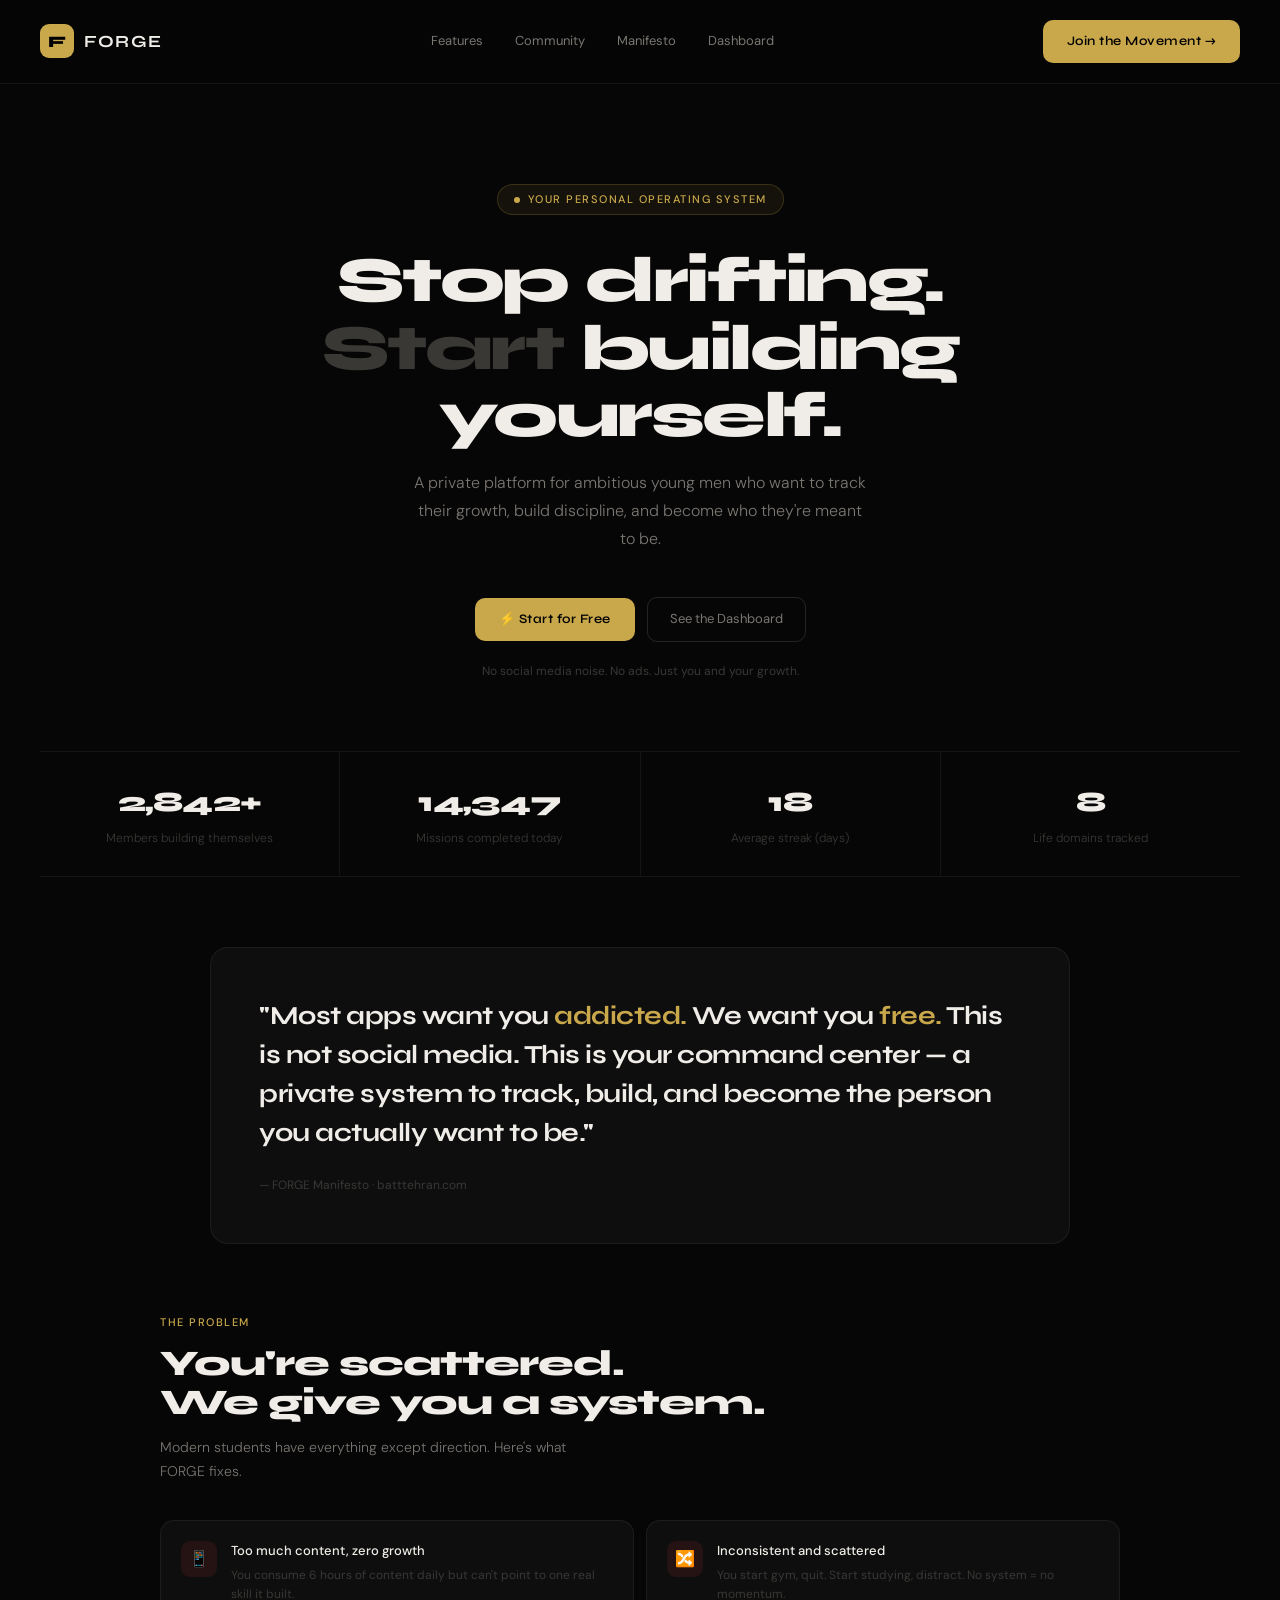
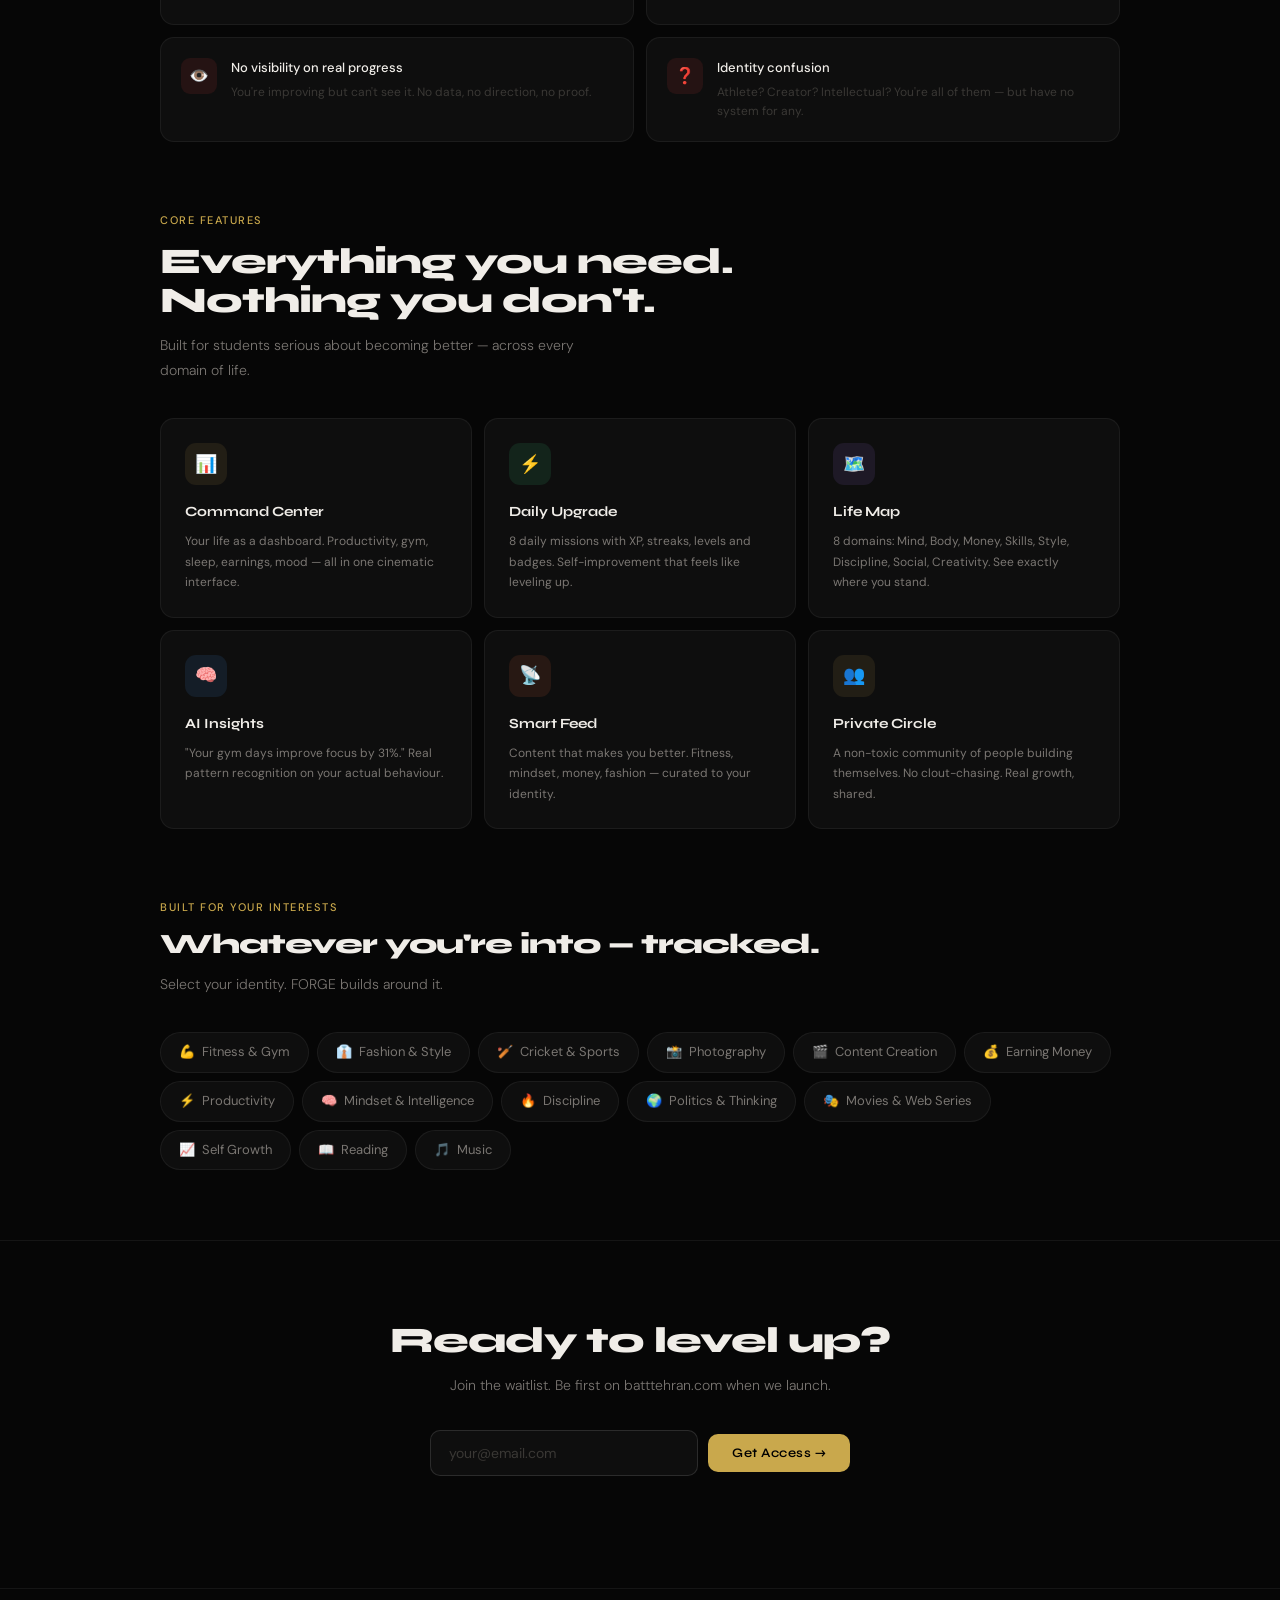
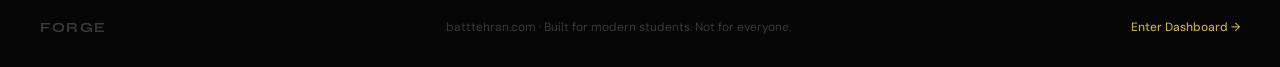
==== index.html @ 85140bb0 "Add files via upload FORGE launch" ====
<!DOCTYPE html>
<html lang="en">
<head>
  <meta charset="UTF-8">
  <meta name="viewport" content="width=device-width, initial-scale=1.0">
  <title>FORGE — Your Personal Operating System</title>
  <meta name="description" content="A private platform for ambitious young men who want to track their growth, build discipline, and become who they're meant to be.">
  <meta property="og:title" content="FORGE — Stop drifting. Start building yourself.">
  <meta property="og:description" content="Track your life. Build your identity. Level up in every domain.">
  <meta property="og:url" content="https://batttehran.com">
  <link rel="icon" href="data:image/svg+xml,<svg xmlns='http://www.w3.org/2000/svg' viewBox='0 0 32 32'><rect width='32' height='32' rx='8' fill='%23c9a84c'/><text y='24' x='5' font-size='20' font-family='sans-serif' font-weight='900' fill='black'>F</text></svg>">
  <link rel="preconnect" href="https://fonts.googleapis.com">
  <link href="https://fonts.googleapis.com/css2?family=Syne:wght@400;600;700;800&family=DM+Sans:ital,wght@0,300;0,400;0,500;1,300&display=swap" rel="stylesheet">
  <link rel="stylesheet" href="css/main.css">
  <link rel="stylesheet" href="css/mobile.css">
</head>
<body>

  <nav class="navbar">
    <div class="nav-logo">
      <div class="logo-box">F</div>
      <span class="logo-name">FORGE</span>
    </div>
    <div class="nav-links">
      <a href="#features">Features</a>
      <a href="#community">Community</a>
      <a href="#manifesto">Manifesto</a>
      <a href="dashboard.html">Dashboard</a>
    </div>
    <a href="onboarding.html" class="btn-primary">Join the Movement →</a>
  </nav>

  <section class="hero">
    <div class="hero-eyebrow">
      <span class="dot"></span>
      Your Personal Operating System
    </div>
    <h1>Stop drifting.<br><span class="dim">Start</span> building<br>yourself.</h1>
    <p class="hero-sub">A private platform for ambitious young men who want to track their growth, build discipline, and become who they're meant to be.</p>
    <div class="hero-actions">
      <a href="#waitlist" class="btn-primary">⚡ Start for Free</a>
      <a href="dashboard.html" class="btn-ghost">See the Dashboard</a>
    </div>
    <p class="hero-note">No social media noise. No ads. Just you and your growth.</p>
  </section>

  <div class="stats-row">
    <div class="stat-item">
      <div class="stat-num" data-target="2847" data-suffix="+">0</div>
      <div class="stat-label">Members building themselves</div>
    </div>
    <div class="stat-item">
      <div class="stat-num" data-target="14390">0</div>
      <div class="stat-label">Missions completed today</div>
    </div>
    <div class="stat-item">
      <div class="stat-num" data-target="18">0</div>
      <div class="stat-label">Average streak (days)</div>
    </div>
    <div class="stat-item">
      <div class="stat-num" data-target="8">0</div>
      <div class="stat-label">Life domains tracked</div>
    </div>
  </div>

  <section class="manifesto-section" id="manifesto">
    <div class="mf-box">
      <div class="mf-quote">
        "Most apps want you <span class="gold">addicted.</span> We want you <span class="gold">free.</span>
        This is not social media. This is your command center — a private system
        to track, build, and become the person you actually want to be."
      </div>
      <div class="mf-attr">— FORGE Manifesto · batttehran.com</div>
    </div>
  </section>

  <section class="problems-section">
    <div class="container">
      <div class="section-eyebrow">The Problem</div>
      <h2 class="section-title">You're scattered.<br>We give you a system.</h2>
      <p class="section-sub">Modern students have everything except direction. Here's what FORGE fixes.</p>
      <div class="prob-grid">
        <div class="prob-card">
          <div class="prob-icon red">📱</div>
          <div>
            <div class="prob-title">Too much content, zero growth</div>
            <div class="prob-desc">You consume 6 hours of content daily but can't point to one real skill it built.</div>
          </div>
        </div>
        <div class="prob-card">
          <div class="prob-icon red">🔀</div>
          <div>
            <div class="prob-title">Inconsistent and scattered</div>
            <div class="prob-desc">You start gym, quit. Start studying, distract. No system = no momentum.</div>
          </div>
        </div>
        <div class="prob-card">
          <div class="prob-icon red">👁️</div>
          <div>
            <div class="prob-title">No visibility on real progress</div>
            <div class="prob-desc">You're improving but can't see it. No data, no direction, no proof.</div>
          </div>
        </div>
        <div class="prob-card">
          <div class="prob-icon red">❓</div>
          <div>
            <div class="prob-title">Identity confusion</div>
            <div class="prob-desc">Athlete? Creator? Intellectual? You're all of them — but have no system for any.</div>
          </div>
        </div>
      </div>
    </div>
  </section>

  <section class="features-section" id="features">
    <div class="container">
      <div class="section-eyebrow">Core Features</div>
      <h2 class="section-title">Everything you need.<br>Nothing you don't.</h2>
      <p class="section-sub">Built for students serious about becoming better — across every domain of life.</p>
      <div class="features-grid">
        <div class="feat-card">
          <div class="feat-icon gold-bg">📊</div>
          <div class="feat-title">Command Center</div>
          <div class="feat-desc">Your life as a dashboard. Productivity, gym, sleep, earnings, mood — all in one cinematic interface.</div>
        </div>
        <div class="feat-card">
          <div class="feat-icon green-bg">⚡</div>
          <div class="feat-title">Daily Upgrade</div>
          <div class="feat-desc">8 daily missions with XP, streaks, levels and badges. Self-improvement that feels like leveling up.</div>
        </div>
        <div class="feat-card">
          <div class="feat-icon purple-bg">🗺️</div>
          <div class="feat-title">Life Map</div>
          <div class="feat-desc">8 domains: Mind, Body, Money, Skills, Style, Discipline, Social, Creativity. See exactly where you stand.</div>
        </div>
        <div class="feat-card">
          <div class="feat-icon blue-bg">🧠</div>
          <div class="feat-title">AI Insights</div>
          <div class="feat-desc">"Your gym days improve focus by 31%." Real pattern recognition on your actual behaviour.</div>
        </div>
        <div class="feat-card">
          <div class="feat-icon orange-bg">📡</div>
          <div class="feat-title">Smart Feed</div>
          <div class="feat-desc">Content that makes you better. Fitness, mindset, money, fashion — curated to your identity.</div>
        </div>
        <div class="feat-card">
          <div class="feat-icon gold-bg">👥</div>
          <div class="feat-title">Private Circle</div>
          <div class="feat-desc">A non-toxic community of people building themselves. No clout-chasing. Real growth, shared.</div>
        </div>
      </div>
    </div>
  </section>

  <section class="interests-section">
    <div class="container">
      <div class="section-eyebrow">Built For Your Interests</div>
      <h2 class="section-title" style="font-size:28px;">Whatever you're into — tracked.</h2>
      <p class="section-sub">Select your identity. FORGE builds around it.</p>
      <div class="interests-grid" id="interestsGrid"></div>
    </div>
  </section>

  <section class="waitlist-section" id="waitlist">
    <div class="container" style="text-align:center;">
      <h2 class="section-title">Ready to level up?</h2>
      <p class="section-sub" style="margin:0 auto 32px;">Join the waitlist. Be first on batttehran.com when we launch.</p>
      <div class="waitlist-form">
        <input type="email" id="emailInput" placeholder="your@email.com" class="email-input">
        <button class="btn-primary" onclick="handleWaitlist()">Get Access →</button>
      </div>
      <p id="waitlistMsg" class="waitlist-msg"></p>
    </div>
  </section>

  <footer>
    <div class="footer-logo">FORGE</div>
    <div class="footer-note">batttehran.com · Built for modern students. Not for everyone.</div>
    <a href="dashboard.html" class="footer-link">Enter Dashboard →</a>
  </footer>

  <script src="js/main.js"></script>
</body>
</html>
---- css/main.css ----
:root {
  --bg: #060606;
  --bg2: #0e0e0e;
  --bg3: #161616;
  --bg4: #1e1e1e;
  --border: rgba(255,255,255,0.06);
  --border2: rgba(255,255,255,0.12);
  --text: #f0ede8;
  --text2: #7a7672;
  --text3: #3a3835;
  --gold: #c9a84c;
  --gold2: #f0c060;
  --green: #3de08a;
  --red: #e84040;
  --blue: #4a9eff;
  --purple: #a374f0;
  --orange: #ff7040;
}

*, *::before, *::after { margin: 0; padding: 0; box-sizing: border-box; }

html { scroll-behavior: smooth; }

body {
  background: var(--bg);
  color: var(--text);
  font-family: 'DM Sans', sans-serif;
  font-size: 15px;
  line-height: 1.6;
  overflow-x: hidden;
}

a { text-decoration: none; color: inherit; }

/* NAV */
.navbar {
  display: flex;
  align-items: center;
  justify-content: space-between;
  padding: 20px 40px;
  border-bottom: 1px solid var(--border);
  position: sticky;
  top: 0;
  background: rgba(6,6,6,0.92);
  backdrop-filter: blur(12px);
  z-index: 100;
}

.nav-logo {
  display: flex;
  align-items: center;
  gap: 10px;
}

.logo-box {
  width: 34px; height: 34px;
  background: var(--gold);
  border-radius: 9px;
  display: flex; align-items: center; justify-content: center;
  font-family: 'Syne', sans-serif;
  font-weight: 800; font-size: 16px; color: #000;
}

.logo-name {
  font-family: 'Syne', sans-serif;
  font-size: 17px; font-weight: 700;
  letter-spacing: 1.5px; color: var(--text);
}

.nav-links {
  display: flex; align-items: center; gap: 32px;
}

.nav-links a {
  font-size: 13px; color: var(--text2);
  transition: color 0.15s;
}

.nav-links a:hover { color: var(--text); }

/* BUTTONS */
.btn-primary {
  display: inline-flex; align-items: center; gap: 6px;
  padding: 11px 24px;
  background: var(--gold);
  border-radius: 10px;
  font-size: 13px; font-weight: 600; color: #000;
  font-family: 'Syne', sans-serif; letter-spacing: 0.5px;
  cursor: pointer; transition: all 0.15s;
  border: none;
}
.btn-primary:hover { background: var(--gold2); transform: translateY(-1px); }

.btn-ghost {
  display: inline-flex; align-items: center;
  padding: 11px 22px;
  border: 1px solid var(--border2);
  border-radius: 10px;
  font-size: 13px; color: var(--text2);
  cursor: pointer; transition: all 0.15s;
}
.btn-ghost:hover { border-color: rgba(255,255,255,0.25); color: var(--text); }

/* HERO */
.hero {
  padding: 100px 40px 70px;
  text-align: center;
}

.hero-eyebrow {
  display: inline-flex; align-items: center; gap: 8px;
  background: rgba(201,168,76,0.08);
  border: 1px solid rgba(201,168,76,0.2);
  border-radius: 20px; padding: 6px 16px;
  font-size: 11px; font-weight: 500; color: var(--gold);
  letter-spacing: 1.5px; text-transform: uppercase;
  margin-bottom: 32px;
}

.dot {
  width: 6px; height: 6px; border-radius: 50%;
  background: var(--gold); display: inline-block;
}

.hero h1 {
  font-family: 'Syne', sans-serif;
  font-size: 64px; font-weight: 800;
  line-height: 1.05; letter-spacing: -2.5px;
  max-width: 720px; margin: 0 auto 20px;
}

.hero h1 .dim { color: var(--text3); }

.hero-sub {
  font-size: 16px; color: var(--text2);
  max-width: 460px; margin: 0 auto 44px;
  line-height: 1.75; font-weight: 300;
}

.hero-actions {
  display: flex; align-items: center;
  justify-content: center; gap: 12px;
  margin-bottom: 20px;
}

.hero-note {
  font-size: 12px; color: var(--text3);
}

/* STATS */
.stats-row {
  display: flex; border-top: 1px solid var(--border);
  border-bottom: 1px solid var(--border);
  margin: 0 40px;
}

.stat-item {
  flex: 1; padding: 28px 20px; text-align: center;
  border-right: 1px solid var(--border);
}
.stat-item:last-child { border-right: none; }

.stat-num {
  font-family: 'Syne', sans-serif;
  font-size: 28px; font-weight: 800; color: var(--text);
  letter-spacing: -0.5px;
}

.stat-label {
  font-size: 12px; color: var(--text3);
  margin-top: 4px; font-weight: 300;
}

/* MANIFESTO */
.manifesto-section { padding: 70px 40px; }

.mf-box {
  background: var(--bg2);
  border: 1px solid var(--border);
  border-radius: 18px;
  padding: 48px;
  max-width: 860px; margin: 0 auto;
  position: relative; overflow: hidden;
}

.mf-quote {
  font-family: 'Syne', sans-serif;
  font-size: 26px; font-weight: 700;
  line-height: 1.5; letter-spacing: -0.5px;
  color: var(--text);
}

.mf-quote .gold { color: var(--gold); }
.gold { color: var(--gold); }

.mf-attr {
  margin-top: 24px; font-size: 12px;
  color: var(--text3);
}

/* CONTAINER */
.container {
  max-width: 960px; margin: 0 auto;
}

/* SECTION LABELS */
.section-eyebrow {
  font-size: 11px; font-weight: 500;
  letter-spacing: 1.5px; text-transform: uppercase;
  color: var(--gold); margin-bottom: 12px;
}

.section-title {
  font-family: 'Syne', sans-serif;
  font-size: 36px; font-weight: 800;
  letter-spacing: -1px; line-height: 1.1;
  margin-bottom: 12px;
}

.section-sub {
  font-size: 14px; color: var(--text2);
  max-width: 420px; line-height: 1.75;
  font-weight: 300; margin-bottom: 36px;
}

/* PROBLEMS */
.problems-section { padding: 0 40px 70px; }

.prob-grid {
  display: grid;
  grid-template-columns: 1fr 1fr;
  gap: 12px;
}

.prob-card {
  background: var(--bg2);
  border: 1px solid var(--border);
  border-radius: 14px;
  padding: 20px;
  display: flex; align-items: flex-start; gap: 14px;
  transition: border-color 0.2s;
}
.prob-card:hover { border-color: var(--border2); }

.prob-icon {
  width: 36px; height: 36px;
  border-radius: 9px;
  display: flex; align-items: center; justify-content: center;
  font-size: 16px; flex-shrink: 0;
  background: rgba(232,64,64,0.1);
}

.prob-title { font-size: 13px; font-weight: 500; color: var(--text); margin-bottom: 4px; }
.prob-desc { font-size: 12px; color: var(--text3); line-height: 1.6; }

/* FEATURES */
.features-section { padding: 0 40px 70px; }

.features-grid {
  display: grid;
  grid-template-columns: repeat(3, 1fr);
  gap: 12px;
}

.feat-card {
  background: var(--bg2);
  border: 1px solid var(--border);
  border-radius: 14px;
  padding: 24px;
  cursor: pointer;
  transition: all 0.2s;
}
.feat-card:hover { border-color: var(--border2); transform: translateY(-2px); }

.feat-icon {
  width: 42px; height: 42px;
  border-radius: 11px;
  display: flex; align-items: center; justify-content: center;
  font-size: 18px; margin-bottom: 16px;
}

.gold-bg { background: rgba(201,168,76,0.1); }
.green-bg { background: rgba(61,224,138,0.1); }
.purple-bg { background: rgba(163,116,240,0.1); }
.blue-bg { background: rgba(74,158,255,0.1); }
.orange-bg { background: rgba(255,112,64,0.1); }

.feat-title {
  font-family: 'Syne', sans-serif;
  font-size: 14px; font-weight: 700;
  color: var(--text); margin-bottom: 8px;
}

.feat-desc { font-size: 12px; color: var(--text2); line-height: 1.7; }

/* INTERESTS */
.interests-section { padding: 0 40px 70px; }

.interests-grid {
  display: flex; flex-wrap: wrap; gap: 8px;
  margin-top: 24px;
}

.int-tag {
  display: inline-flex; align-items: center; gap: 7px;
  padding: 9px 18px;
  border: 1px solid var(--border);
  border-radius: 24px;
  font-size: 13px; color: var(--text2);
  cursor: pointer; transition: all 0.15s;
  background: var(--bg2);
}
.int-tag:hover { border-color: var(--border2); color: var(--text); }
.int-tag.active {
  border-color: rgba(201,168,76,0.35);
  color: var(--gold);
  background: rgba(201,168,76,0.06);
}

/* WAITLIST */
.waitlist-section {
  padding: 80px 40px;
  border-top: 1px solid var(--border);
}

.waitlist-form {
  display: flex; align-items: center; gap: 10px;
  max-width: 420px; margin: 0 auto;
}

.email-input {
  flex: 1;
  background: var(--bg2);
  border: 1px solid var(--border2);
  border-radius: 10px;
  padding: 13px 18px;
  font-size: 14px; color: var(--text);
  font-family: 'DM Sans', sans-serif;
  outline: none; transition: border-color 0.15s;
}
.email-input:focus { border-color: rgba(201,168,76,0.4); }
.email-input::placeholder { color: var(--text3); }

.waitlist-msg {
  margin-top: 14px; font-size: 12px; color: var(--text3);
  min-height: 18px;
}

/* FOOTER */
footer {
  padding: 28px 40px;
  border-top: 1px solid var(--border);
  display: flex; align-items: center;
  justify-content: space-between;
}

.footer-logo {
  font-family: 'Syne', sans-serif;
  font-size: 14px; font-weight: 700;
  letter-spacing: 1.5px; color: var(--text3);
}

.footer-note { font-size: 12px; color: var(--text3); }

.footer-link {
  font-size: 12px; color: var(--gold);
  font-weight: 500; transition: opacity 0.15s;
}
.footer-link:hover { opacity: 0.7; }

/* DASHBOARD STYLES */
.dash-layout {
  display: grid;
  grid-template-columns: 64px 1fr;
  min-height: 100vh;
}

.sidebar {
  background: var(--bg2);
  border-right: 1px solid var(--border);
  display: flex; flex-direction: column;
  align-items: center;
  padding: 20px 0; gap: 6px;
  position: sticky; top: 0; height: 100vh;
}

.nav-icon {
  width: 40px; height: 40px;
  border-radius: 10px;
  display: flex; align-items: center; justify-content: center;
  color: var(--text3); font-size: 18px;
  cursor: pointer; transition: all 0.15s;
  position: relative;
}
.nav-icon:hover { background: var(--bg3); color: var(--text2); }
.nav-icon.active { background: rgba(201,168,76,0.1); color: var(--gold); }

.dash-main {
  padding: 28px 32px;
  overflow-y: auto;
}

/* CARDS */
.card {
  background: var(--bg2);
  border: 1px solid var(--border);
  border-radius: 16px;
  padding: 22px;
}

.card-title {
  font-family: 'Syne', sans-serif;
  font-size: 14px; font-weight: 600;
  color: var(--text); margin-bottom: 4px;
}

.card-sub { font-size: 12px; color: var(--text3); margin-bottom: 18px; }

/* GRID UTILS */
.grid-2 { display: grid; grid-template-columns: 1fr 1fr; gap: 16px; }
.grid-3 { display: grid; grid-template-columns: repeat(3, 1fr); gap: 16px; }
.grid-4 { display: grid; grid-template-columns: repeat(4, 1fr); gap: 12px; }

/* MOBILE */
@media (max-width: 768px) {
  .navbar { padding: 16px 20px; }
  .nav-links { display: none; }
  .hero { padding: 60px 20px 50px; }
  .hero h1 { font-size: 42px; letter-spacing: -1.5px; }
  .stats-row { margin: 0 20px; flex-wrap: wrap; }
  .stat-item { min-width: 50%; border-right: none; border-bottom: 1px solid var(--border); }
  .manifesto-section { padding: 50px 20px; }
  .mf-box { padding: 28px; }
  .mf-quote { font-size: 18px; }
  .problems-section, .features-section, .interests-section, .waitlist-section { padding-left: 20px; padding-right: 20px; }
  .prob-grid { grid-template-columns: 1fr; }
  .features-grid { grid-template-columns: 1fr 1fr; }
  .section-title { font-size: 28px; }
  footer { flex-direction: column; gap: 12px; text-align: center; }
}

@media (max-width: 480px) {
  .features-grid { grid-template-columns: 1fr; }
  .hero h1 { font-size: 34px; }
  .waitlist-form { flex-direction: column; }
}

/* ANIMATIONS */
@keyframes fadeUp {
  from { opacity: 0; transform: translateY(20px); }
  to { opacity: 1; transform: translateY(0); }
}

.fade-up {
  opacity: 0;
  animation: fadeUp 0.6s ease forwards;
}

.fade-up-1 { animation-delay: 0.1s; }
.fade-up-2 { animation-delay: 0.2s; }
.fade-up-3 { animation-delay: 0.3s; }
.fade-up-4 { animation-delay: 0.4s; }

/* SCROLLBAR */
::-webkit-scrollbar { width: 4px; }
::-webkit-scrollbar-track { background: var(--bg); }
::-webkit-scrollbar-thumb { background: var(--text3); border-radius: 2px; }
---- css/mobile.css ----
/* ============================================
   FORGE · Mobile CSS
   css/mobile.css — loaded on all pages
   Handles everything ≤768px
   ============================================ */

/* MOBILE NAV BAR (bottom) */
@media (max-width: 768px) {

  /* Hide desktop sidebar */
  .sidebar { display: none !important; }

  /* Dashboard fills full width */
  .dash-layout {
    grid-template-columns: 1fr !important;
    padding-bottom: 72px; /* space for bottom nav */
  }

  .dash-main { padding: 16px 16px 20px; }

  /* Bottom navigation bar */
  .mobile-nav {
    display: flex !important;
    position: fixed; bottom: 0; left: 0; right: 0;
    background: rgba(10,10,10,0.96);
    backdrop-filter: blur(16px);
    border-top: 1px solid rgba(255,255,255,0.07);
    padding: 10px 0 env(safe-area-inset-bottom, 10px);
    z-index: 200;
  }

  .mn-item {
    flex: 1; display: flex; flex-direction: column;
    align-items: center; gap: 4px;
    cursor: pointer; padding: 4px 0;
    transition: all 0.15s;
  }

  .mn-icon { font-size: 20px; line-height: 1; }
  .mn-label { font-size: 10px; color: var(--text3); font-weight: 400; }
  .mn-item.active .mn-label { color: var(--gold); }
  .mn-item.active .mn-icon { filter: drop-shadow(0 0 4px rgba(201,168,76,0.5)); }

  /* ---------------------------------------- */
  /* LANDING PAGE MOBILE */
  /* ---------------------------------------- */

  .navbar { padding: 14px 20px; }
  .nav-links { display: none; }
  .navbar .btn-primary { padding: 8px 16px; font-size: 12px; }

  .hero { padding: 70px 20px 44px; }
  .hero h1 { font-size: 38px; letter-spacing: -1.5px; }
  .hero-sub { font-size: 14px; }
  .hero-actions { flex-direction: column; gap: 10px; }
  .hero-actions .btn-primary,
  .hero-actions .btn-ghost { width: 100%; justify-content: center; }

  .stats-row {
    margin: 0;
    display: grid;
    grid-template-columns: 1fr 1fr;
  }
  .stat-item {
    border-right: none;
    border-bottom: 1px solid var(--border);
    padding: 20px 16px;
  }
  .stat-item:nth-child(odd) { border-right: 1px solid var(--border); }
  .stat-num { font-size: 22px; }

  .manifesto-section { padding: 40px 20px; }
  .mf-box { padding: 24px 20px; }
  .mf-quote { font-size: 17px; line-height: 1.6; }

  .problems-section,
  .features-section,
  .interests-section,
  .waitlist-section { padding-left: 20px; padding-right: 20px; }

  .prob-grid { grid-template-columns: 1fr; }
  .features-grid { grid-template-columns: 1fr; }
  .section-title { font-size: 26px; }
  .section-sub { font-size: 13px; }

  .waitlist-form { flex-direction: column; }
  .email-input, .waitlist-form .btn-primary { width: 100%; }

  footer {
    flex-direction: column; gap: 10px;
    text-align: center; padding: 24px 20px;
  }

  /* ---------------------------------------- */
  /* DASHBOARD MOBILE */
  /* ---------------------------------------- */

  .dash-topbar { margin-bottom: 16px; }
  .dash-page-title { font-size: 18px; }
  .streak-badge { padding: 5px 10px; font-size: 11px; }

  .xp-row { padding: 12px 14px; gap: 8px; }
  .xp-label { display: none; }
  .xp-count { font-size: 11px; }

  /* Life score row — stack vertically */
  .life-score-row {
    grid-template-columns: 1fr !important;
  }

  /* Quick stats — 2 col on mobile */
  .quick-stats {
    grid-template-columns: 1fr 1fr !important;
    gap: 8px;
  }
  .stat-card { padding: 14px; }
  .stat-card-value { font-size: 18px; }

  /* Grid-2 → single col */
  .grid-2 { grid-template-columns: 1fr !important; }
  .grid-3 { grid-template-columns: 1fr 1fr !important; }
  .grid-4 { grid-template-columns: 1fr 1fr !important; }

  /* Life areas — 2 col */
  .life-areas {
    grid-template-columns: 1fr 1fr !important;
    gap: 8px;
  }
  .area-card { padding: 14px; }
  .area-icon { font-size: 18px; margin-bottom: 6px; }
  .area-name { font-size: 11px; }

  /* Cards */
  .card { padding: 16px; border-radius: 14px; }
  .card-title { font-size: 13px; }

  /* Mission items */
  .mission-item { padding: 10px 12px; }
  .mission-name { font-size: 11px; }

  /* Heatmap — fewer columns */
  .heatmap-grid {
    grid-template-columns: repeat(10, 1fr) !important;
  }

  /* Life map detail panel — full width below domains */
  .lifemap-split {
    grid-template-columns: 1fr !important;
    flex-direction: column;
  }

  /* Analytics bars */
  .analytics-bar-row { flex-direction: column; gap: 8px; }

  /* Community input */
  .community-input-row { flex-direction: column; }

  /* ---------------------------------------- */
  /* ONBOARDING MOBILE */
  /* ---------------------------------------- */

  .top-nav { padding: 14px 20px; }
  .onboard-wrap { padding: 72px 16px 32px; }

  .step-title { font-size: 28px; letter-spacing: -1px; }
  .step-sub { font-size: 13px; margin-bottom: 28px; }

  /* Interest grid — 2 col */
  .interest-grid {
    grid-template-columns: 1fr 1fr !important;
    gap: 8px;
  }
  .interest-card { padding: 14px 10px; }
  .ic-emoji { font-size: 22px; }
  .ic-name { font-size: 11px; }
  .ic-sub { display: none; }

  /* Identity — 1 col */
  .identity-grid { grid-template-columns: 1fr !important; }

  /* Schedule — 2 col */
  .schedule-grid { grid-template-columns: 1fr 1fr !important; }

  /* Reveal domains */
  .reveal-domains { grid-template-columns: repeat(2, 1fr) !important; }

  .btn-primary { font-size: 14px; padding: 14px 24px; }
  .btn-ghost { font-size: 14px; padding: 12px 24px; }
}

/* ---------------------------------------- */
/* SMALL PHONES (< 380px) */
/* ---------------------------------------- */

@media (max-width: 380px) {
  .hero h1 { font-size: 30px; }
  .interest-grid { grid-template-columns: 1fr !important; }
  .quick-stats { grid-template-columns: 1fr !important; }
  .life-areas { grid-template-columns: 1fr !important; }
}

/* ---------------------------------------- */
/* DESKTOP — hide mobile nav */
/* ---------------------------------------- */

@media (min-width: 769px) {
  .mobile-nav { display: none !important; }
}

/* ---------------------------------------- */
/* TOUCH IMPROVEMENTS */
/* ---------------------------------------- */

@media (hover: none) {
  .feat-card:hover,
  .area-card:hover,
  .stat-card:hover,
  .mission-item:hover,
  .interest-card:hover,
  .domain-card:hover {
    transform: none;
  }
  .btn-primary:active { transform: scale(0.97); }
  .btn-ghost:active { transform: scale(0.97); }
}

/* ---------------------------------------- */
/* SAFE AREAS (iPhone notch etc) */
/* ---------------------------------------- */

.mobile-nav {
  padding-bottom: max(10px, env(safe-area-inset-bottom));
}

.dash-main {
  padding-bottom: calc(72px + env(safe-area-inset-bottom));
}
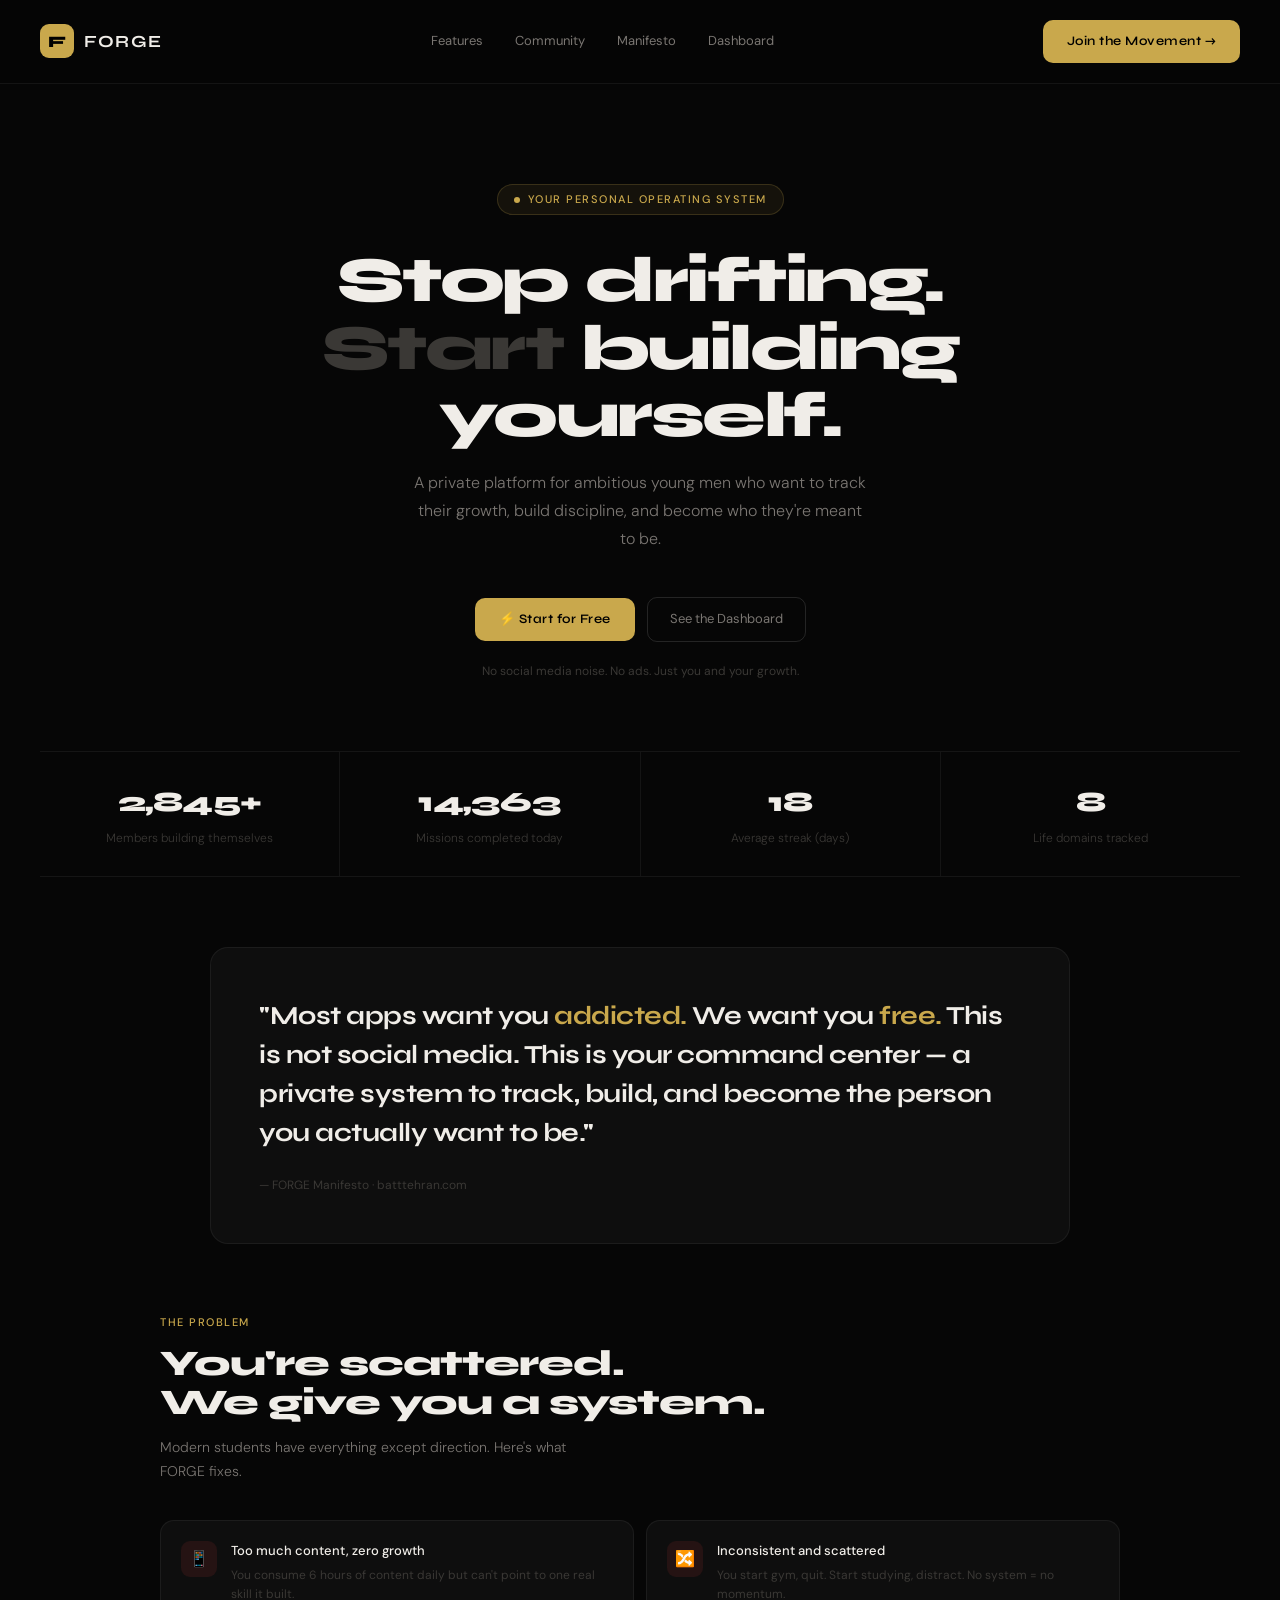
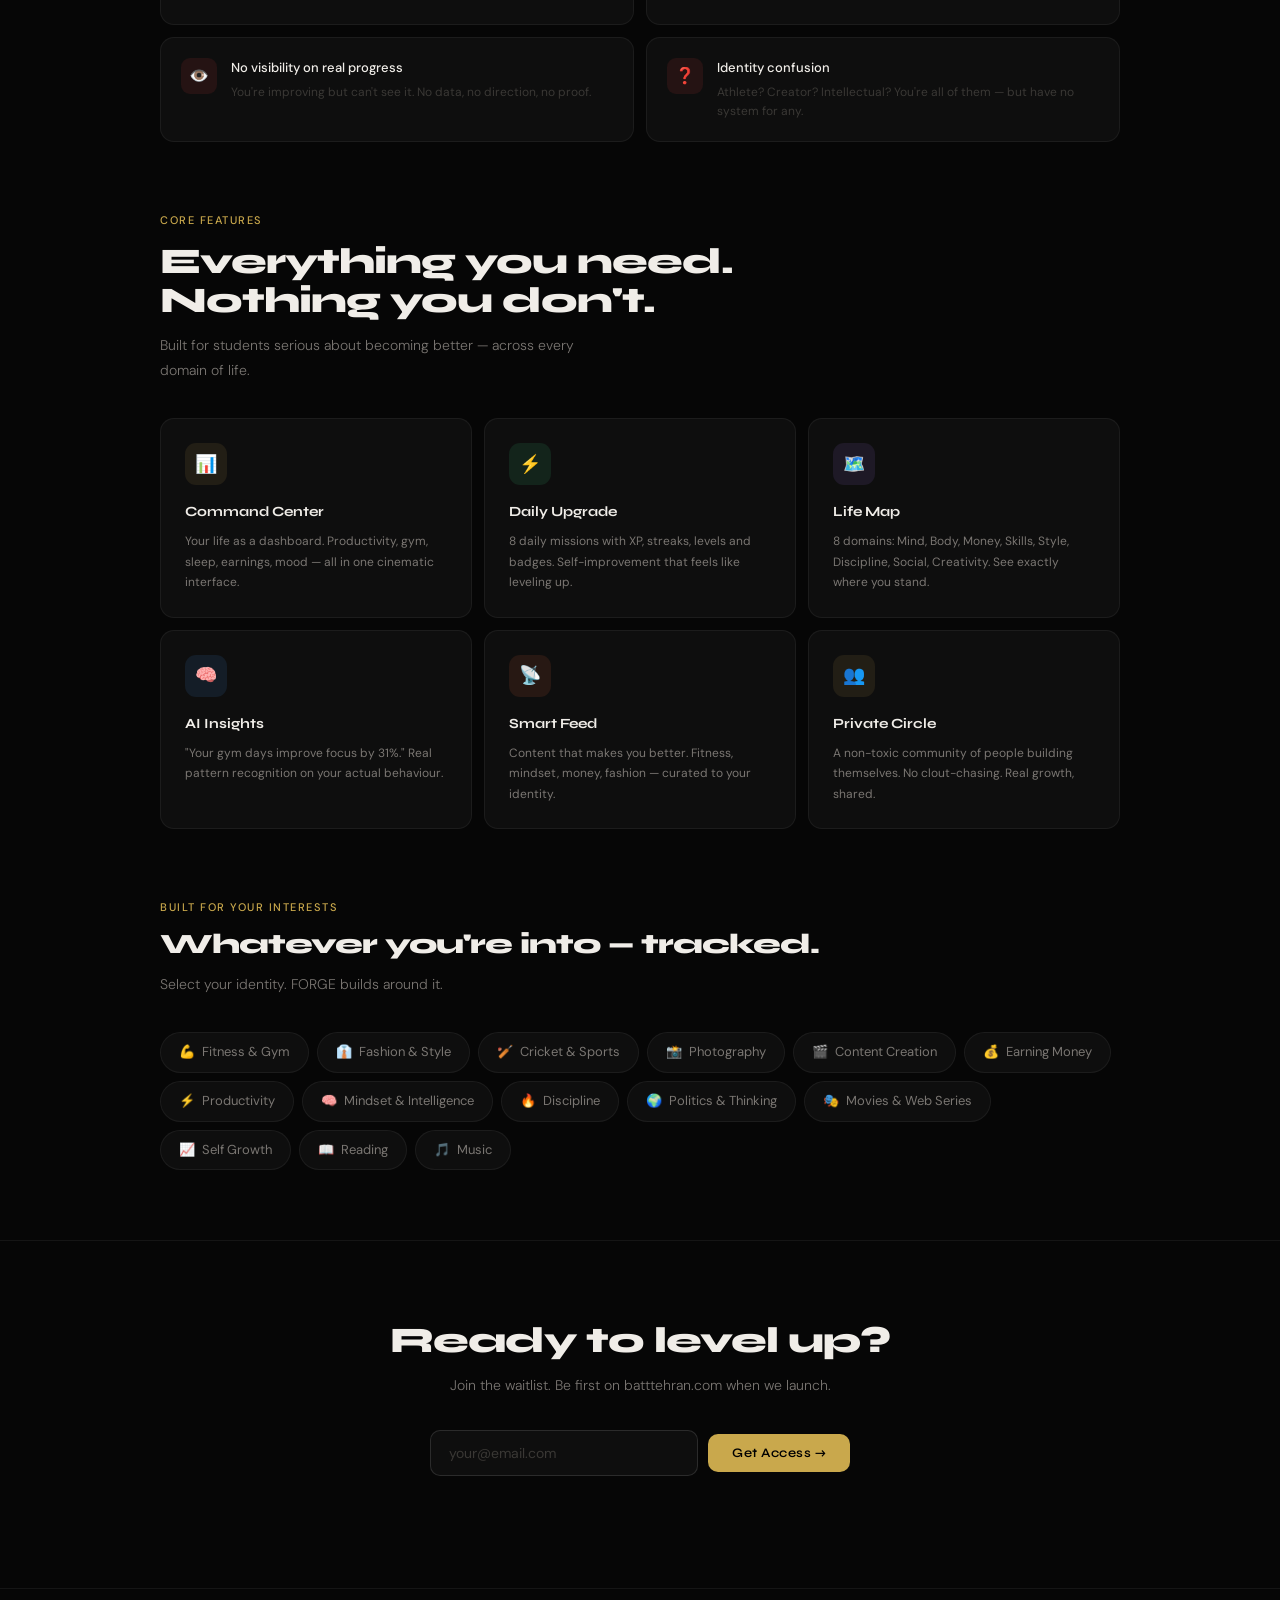
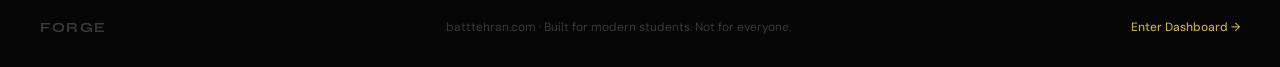
==== commit 50362464: "Add files via upload" ====
--- a/index.html
+++ b/index.html
@@ -167,7 +167,7 @@
       <p class="section-sub" style="margin:0 auto 32px;">Join the waitlist. Be first on batttehran.com when we launch.</p>
       <div class="waitlist-form">
         <input type="email" id="emailInput" placeholder="your@email.com" class="email-input">
-        <button class="btn-primary" onclick="handleWaitlist()">Get Access →</button>
+        <button class="btn-primary" id="waitlistBtn" onclick="handleWaitlist()">Get Access →</button>
       </div>
       <p id="waitlistMsg" class="waitlist-msg"></p>
     </div>
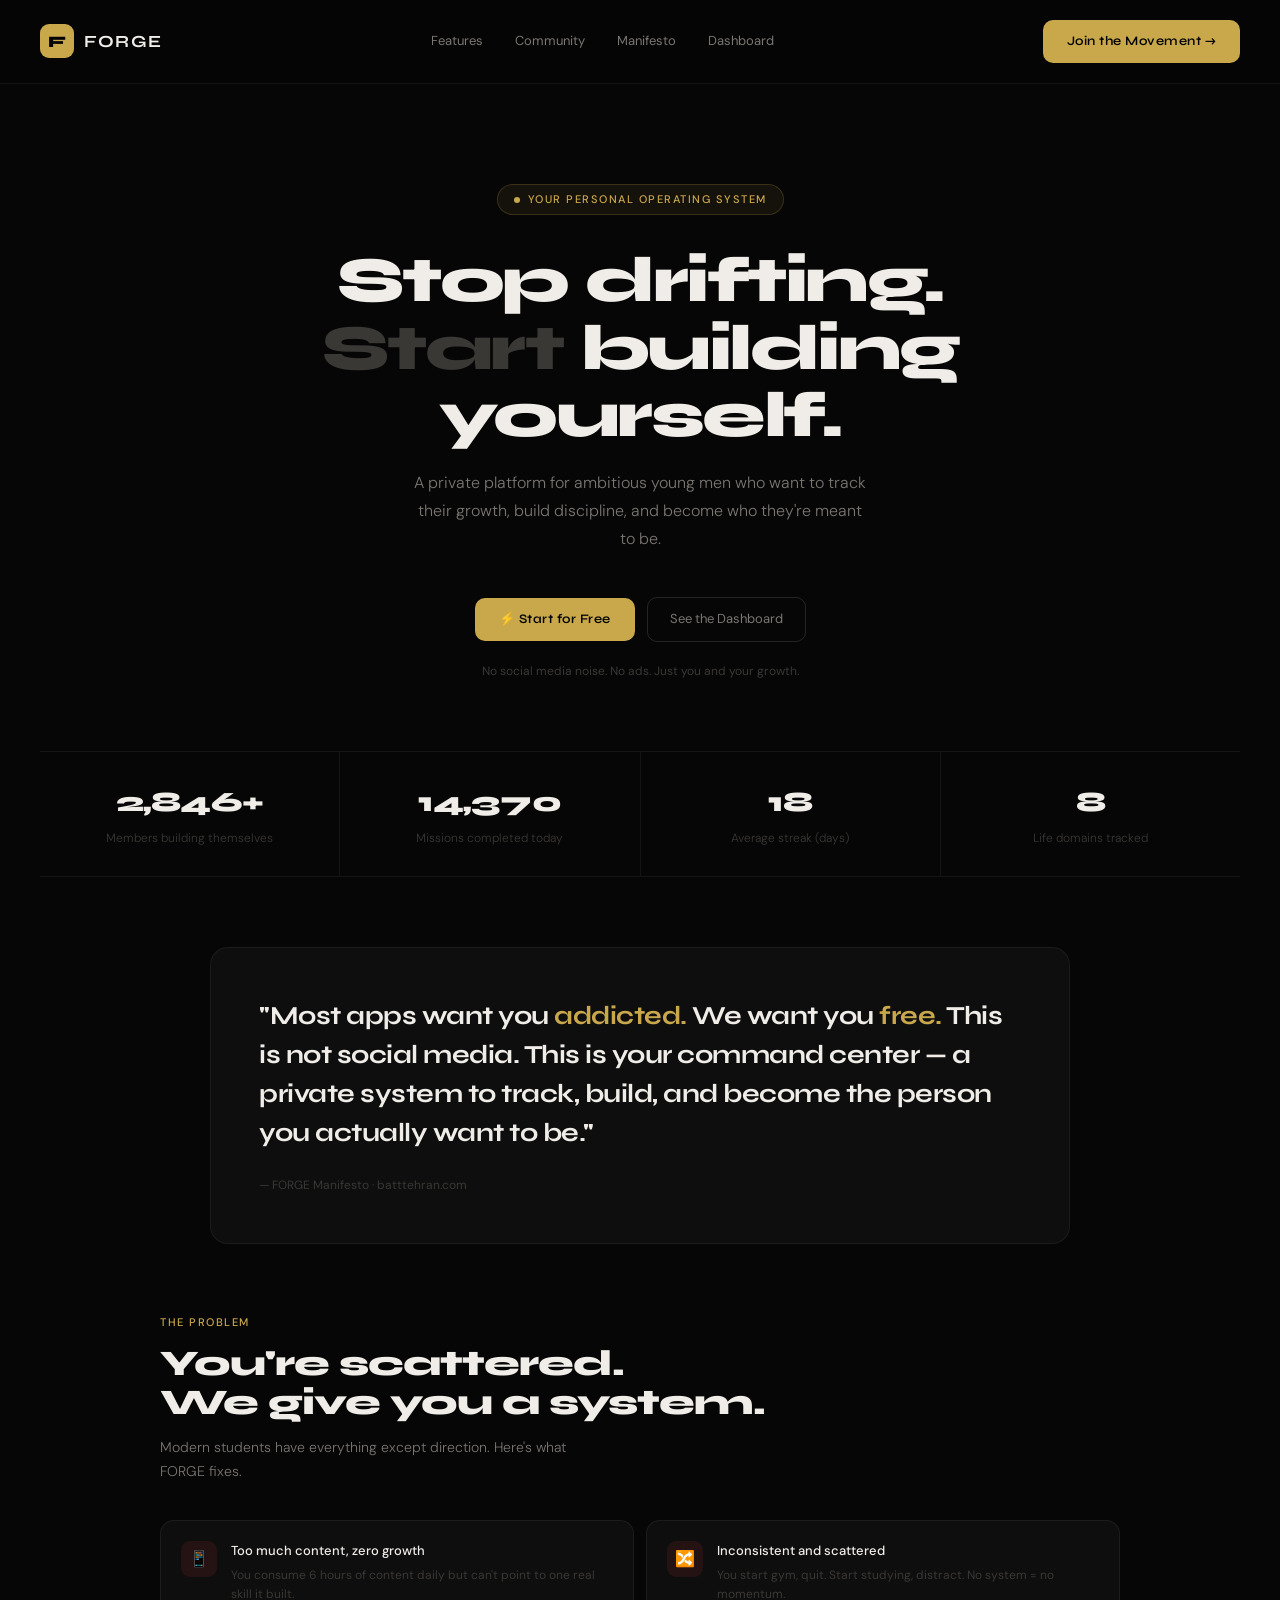
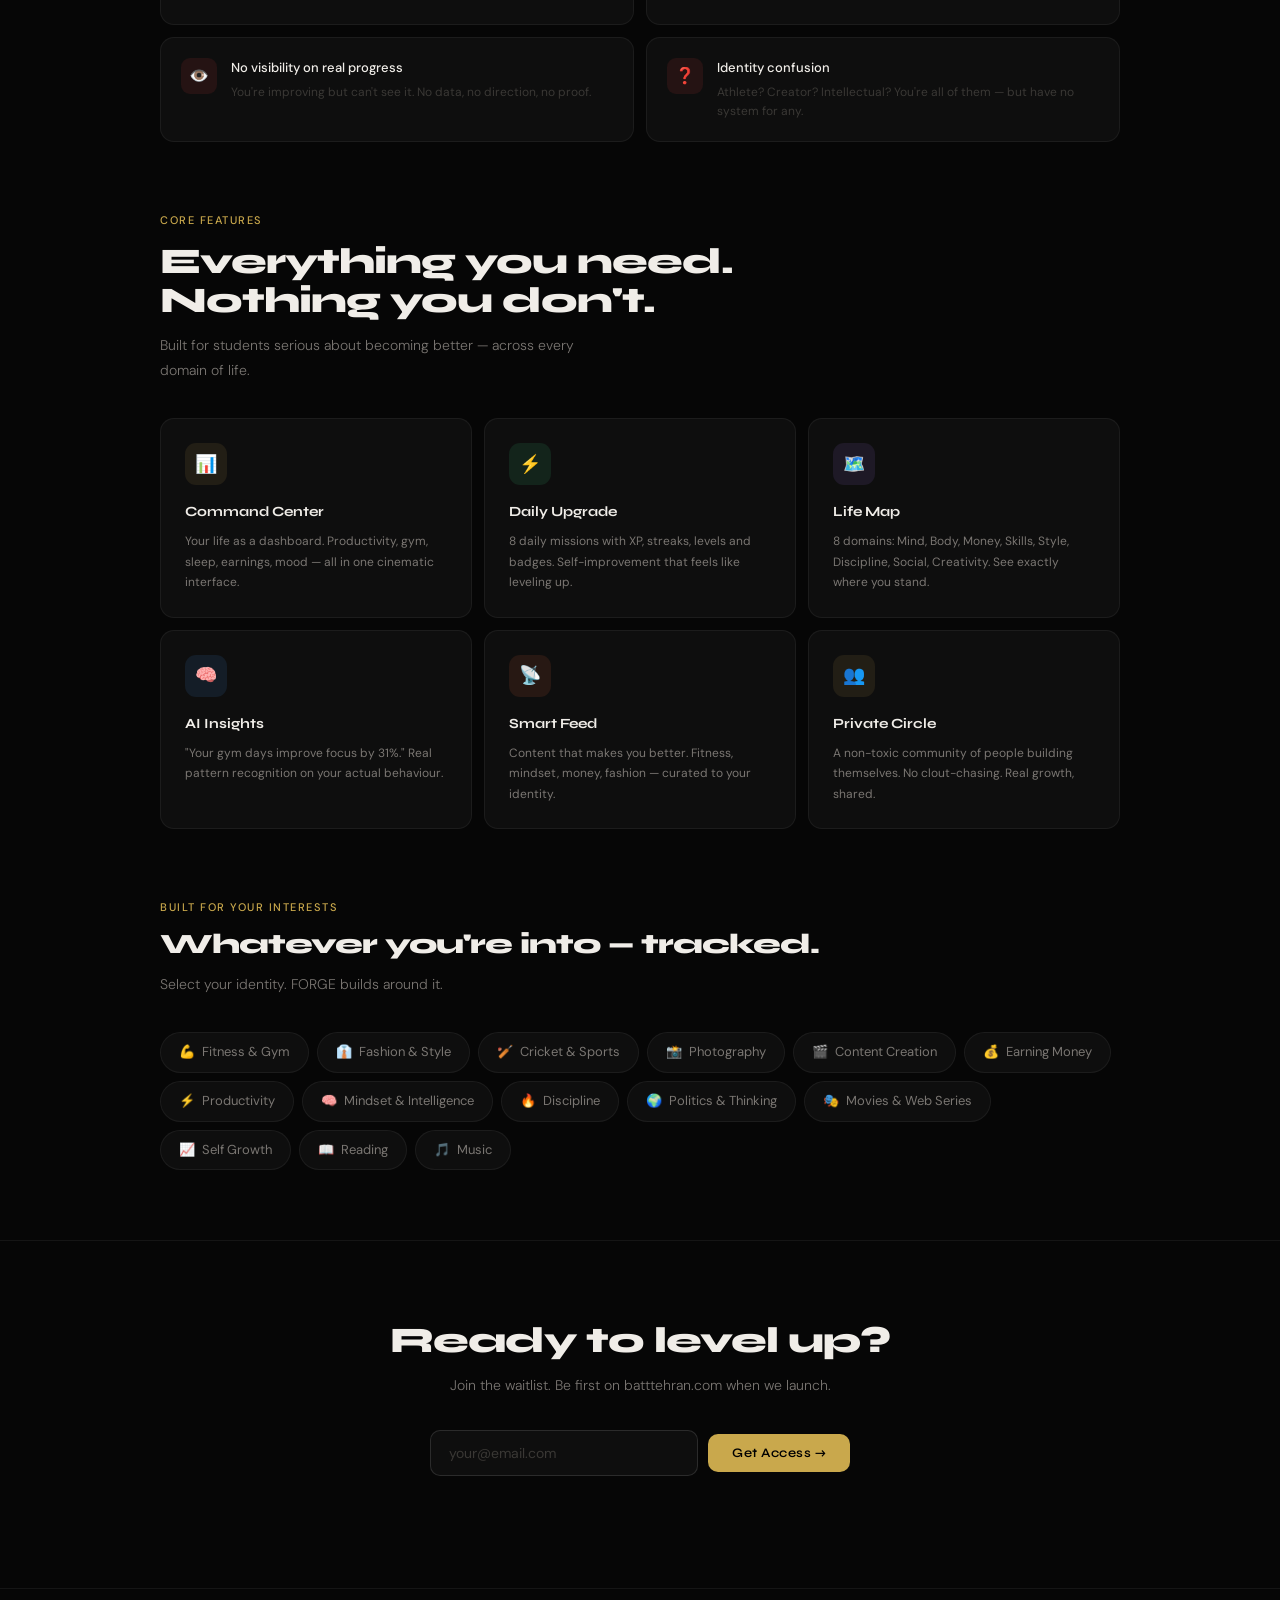
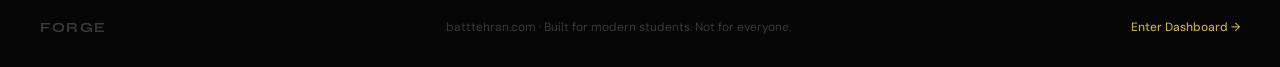
==== commit 8e989d34: "Add files via upload v5 — real backend connected" ====
--- a/index.html
+++ b/index.html
@@ -27,7 +27,7 @@
       <a href="#manifesto">Manifesto</a>
       <a href="dashboard.html">Dashboard</a>
     </div>
-    <a href="onboarding.html" class="btn-primary">Join the Movement →</a>
+    <a href="auth.html" class="btn-primary">Join the Movement →</a>
   </nav>
 
   <section class="hero">
